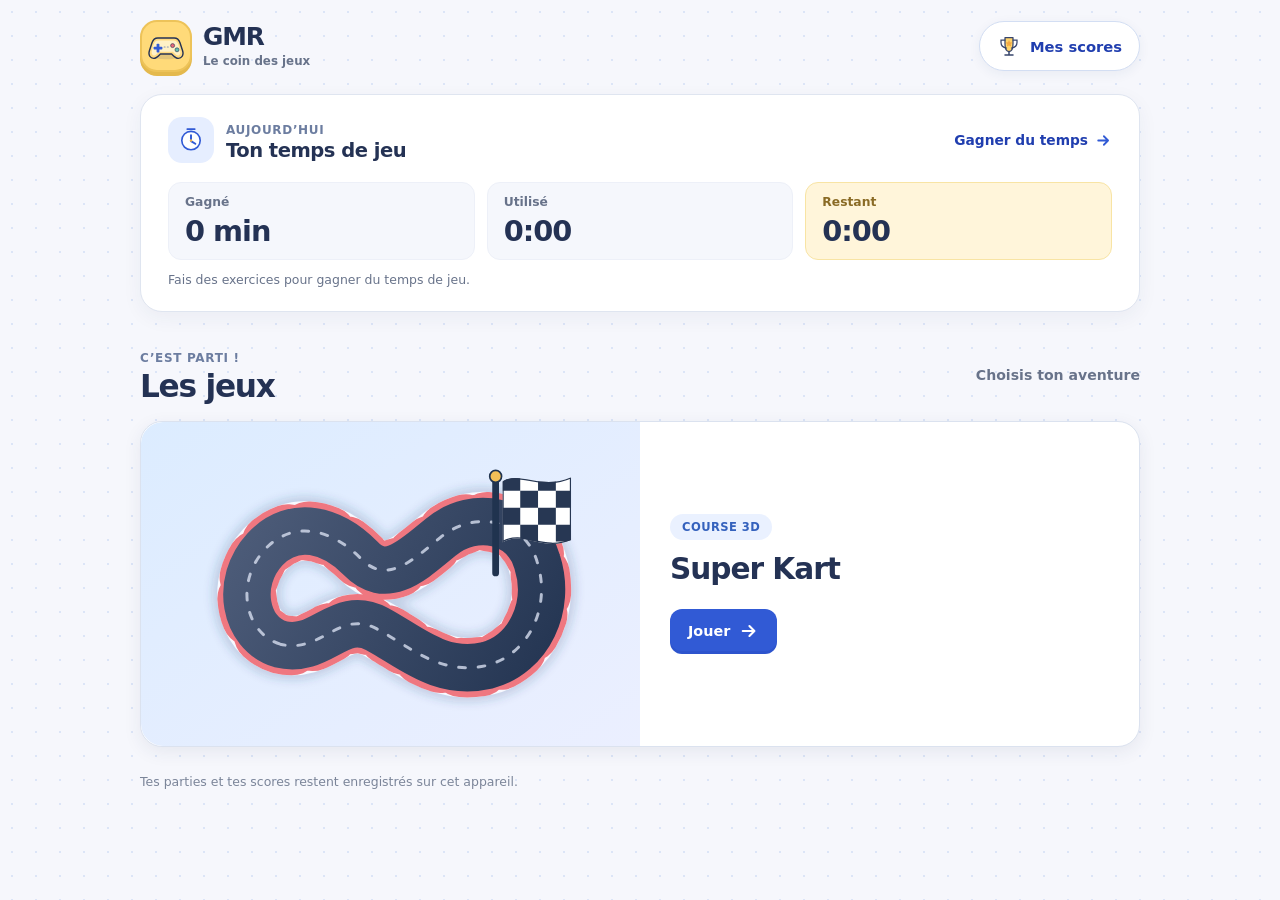
==== index.html @ d8d2f130 "Simplify GMR home, reorder daily time and draw circuit-only SVG" ====
<!doctype html>
<html lang="fr">
  <head>
    <meta charset="utf-8">
    <meta name="viewport" content="width=device-width, initial-scale=1">
    <meta name="theme-color" content="#f6f7fc">
    <meta name="description" content="GMR : des petits jeux amusants à découvrir sur téléphone, tablette et ordinateur.">
    <title>GMR — Jeux</title>
    <link rel="stylesheet" href="./shared/site.css?v=20261114b">
    <script defer src="./games/catalog.js?v=20261114b"></script>
    <script defer src="./shared/game-state.js"></script>
    <script defer src="./shared/play-time.js?v=20261114b"></script>
    <script defer src="./shared/home.js?v=20261114b"></script>
  </head>
  <body class="home-body">
    <main class="page home-page">
      <header class="home-topbar">
        <a class="home-brand" href="./" aria-label="GMR, accueil">
          <span class="home-brand-mark">
            <img src="./shared/themes/classic-play/assets/gamepad.svg" alt="" width="36" height="36">
          </span>
          <span class="home-brand-text"><strong>GMR</strong><small>Le coin des jeux</small></span>
        </a>
        <a class="home-scores-link" href="./scores.html">
          <img src="./shared/themes/classic-play/assets/trophy.svg" alt="" width="24" height="24">
          <span>Mes scores</span>
        </a>
      </header>

      <section class="gmr-daily-panel" aria-labelledby="gmr-daily-title">
        <div class="daily-heading">
          <div class="daily-heading-title">
            <span class="daily-icon"><img src="./shared/themes/classic-play/assets/clock.svg" alt="" width="26" height="26"></span>
            <div>
              <span class="daily-eyebrow">Aujourd’hui</span>
              <h2 id="gmr-daily-title">Ton temps de jeu</h2>
            </div>
          </div>
          <a class="daily-link" href="/xfr1/">
            <span>Gagner du temps</span>
            <img src="./shared/themes/classic-play/assets/arrow-right.svg" alt="" width="17" height="17">
          </a>
        </div>
        <div id="gmr-daily-summary" class="daily-summary" role="status" aria-live="polite"></div>
      </section>

      <section class="home-games" aria-labelledby="games-title">
        <div class="games-heading">
          <div>
            <span class="section-eyebrow">C’est parti !</span>
            <h2 id="games-title">Les jeux</h2>
          </div>
          <p>Choisis ton aventure</p>
        </div>
        <div id="game-grid" class="game-grid"></div>
        <p id="empty-games" class="empty-state" hidden>De nouveaux jeux arrivent bientôt !</p>
        <noscript>Active JavaScript pour afficher la liste des jeux.</noscript>
      </section>

      <footer class="site-footer">Tes parties et tes scores restent enregistrés sur cet appareil.</footer>
    </main>
  </body>
</html>
---- shared/site.css ----
/* Entrée stable du site : styles communs, puis thème de l'accueil.
 * Chaque jeu charge ensuite son propre CSS, sans dépendance au thème.
 */
@import url("./styles/base.css");
@import url("./styles/components.css");
@import url("./styles/home.css");
@import url("./styles/scores.css");
@import url("./styles/play-time.css");
@import url("./themes/classic-play/theme.css");
@import url("./themes/classic-play/home.css");
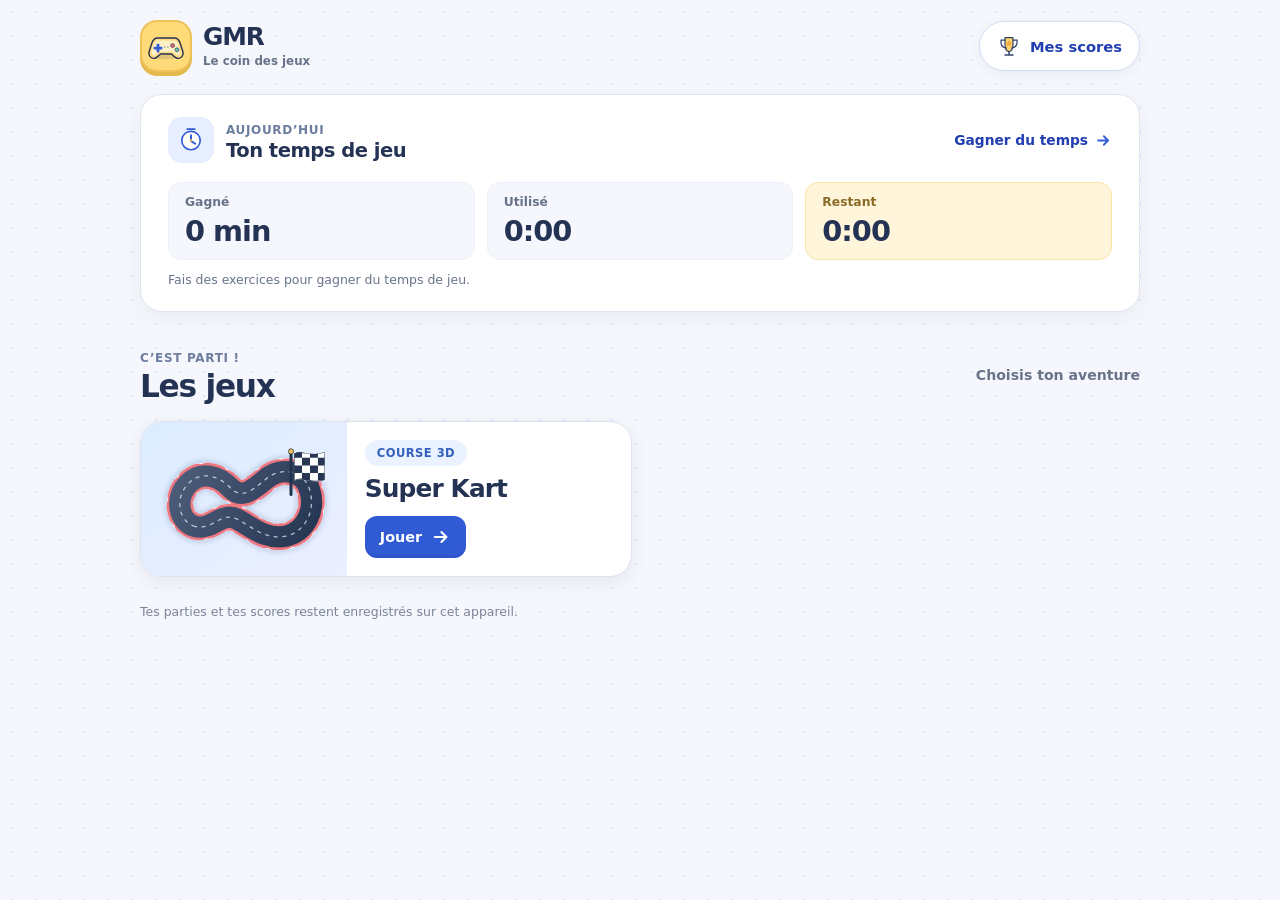
==== commit a98b48fe: "Make GMR game cards compact and horizontal at every screen size" ====
--- a/index.html
+++ b/index.html
@@ -6,7 +6,7 @@
     <meta name="theme-color" content="#f6f7fc">
     <meta name="description" content="GMR : des petits jeux amusants à découvrir sur téléphone, tablette et ordinateur.">
     <title>GMR — Jeux</title>
-    <link rel="stylesheet" href="./shared/site.css?v=20261114b">
+    <link rel="stylesheet" href="./shared/site.css?v=20261114c">
     <script defer src="./games/catalog.js?v=20261114b"></script>
     <script defer src="./shared/game-state.js"></script>
     <script defer src="./shared/play-time.js?v=20261114b"></script>
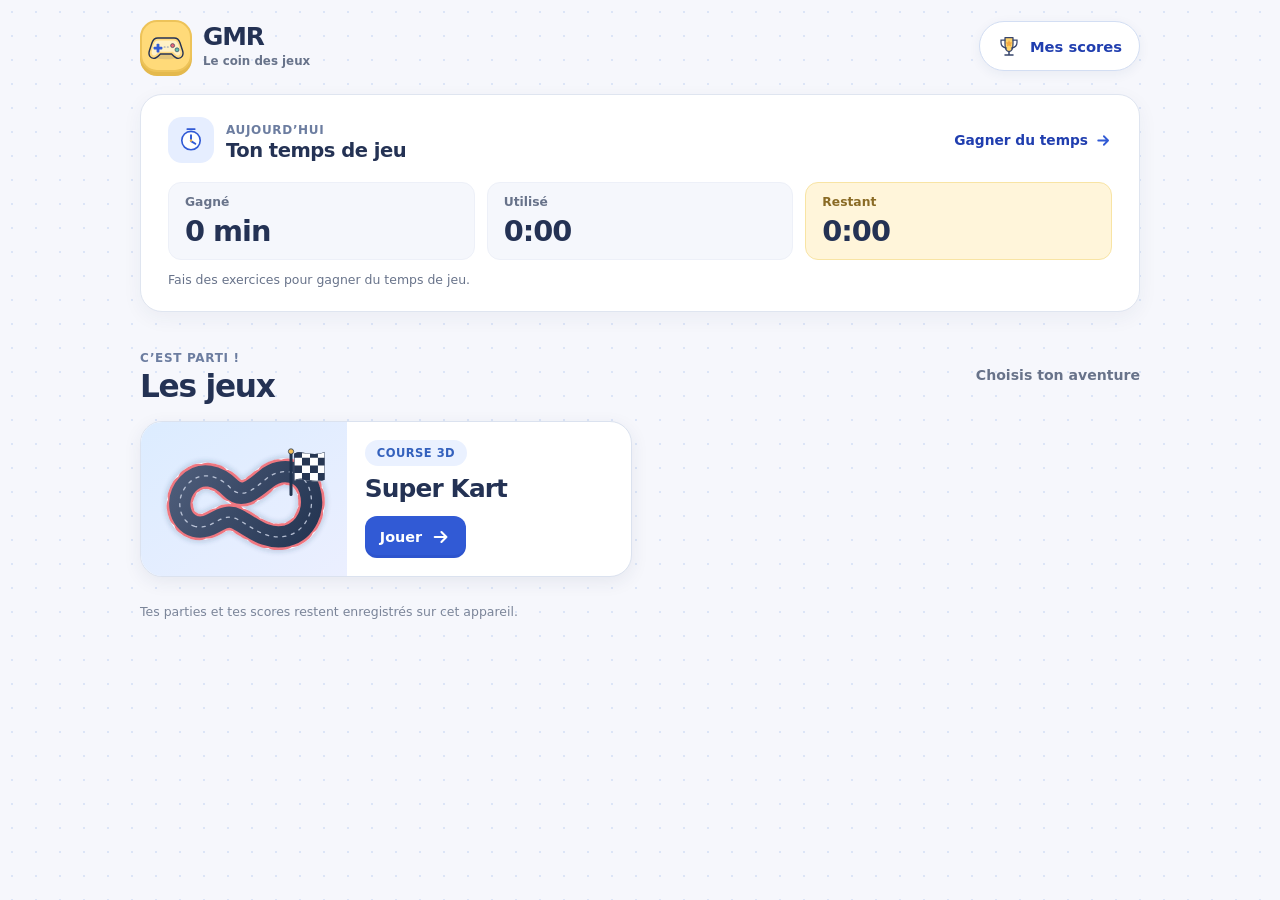
==== commit f1496904: "feat(gmr): launch fullscreen games from home and scores" ====
--- a/index.html
+++ b/index.html
@@ -11,6 +11,7 @@
     <script defer src="./shared/game-state.js"></script>
     <script defer src="./shared/play-time.js?v=20261114b"></script>
     <script defer src="./shared/home.js?v=20261114b"></script>
+    <script defer src="./shared/game-host.js?v=20261114i"></script>
   </head>
   <body class="home-body">
     <main class="page home-page">
--- a/shared/site.css
+++ b/shared/site.css
@@ -3,6 +3,7 @@
  */
 @import url("./styles/base.css");
 @import url("./styles/components.css");
+@import url("./styles/game-host.css");
 @import url("./styles/home.css");
 @import url("./styles/scores.css");
 @import url("./styles/play-time.css");
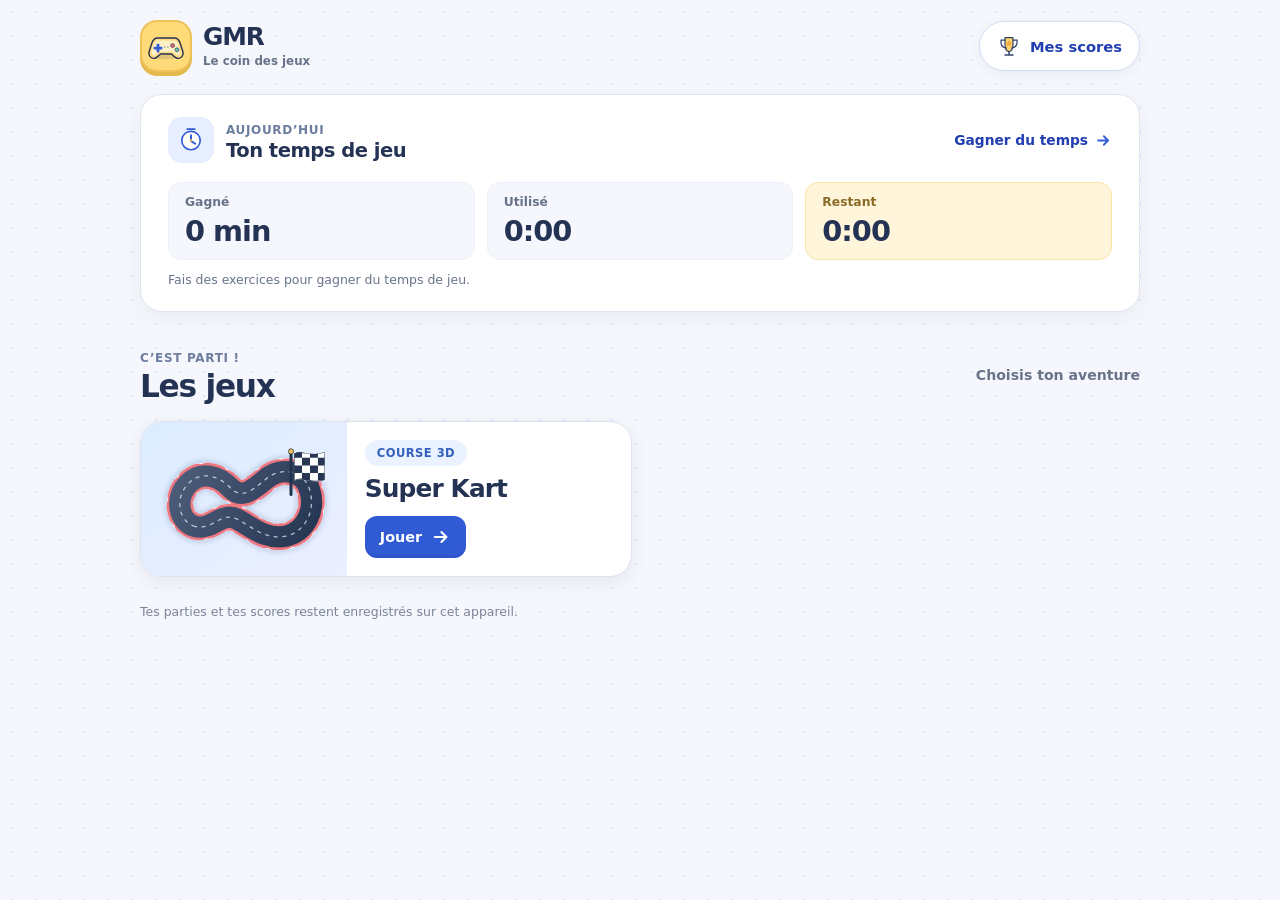
==== commit febc35e6: "fix(gmr): bust shared CSS cache for fullscreen launcher" ====
--- a/index.html
+++ b/index.html
@@ -6,7 +6,7 @@
     <meta name="theme-color" content="#f6f7fc">
     <meta name="description" content="GMR : des petits jeux amusants à découvrir sur téléphone, tablette et ordinateur.">
     <title>GMR — Jeux</title>
-    <link rel="stylesheet" href="./shared/site.css?v=20261114c">
+    <link rel="stylesheet" href="./shared/site.css?v=20261114i">
     <script defer src="./games/catalog.js?v=20261114b"></script>
     <script defer src="./shared/game-state.js"></script>
     <script defer src="./shared/play-time.js?v=20261114b"></script>
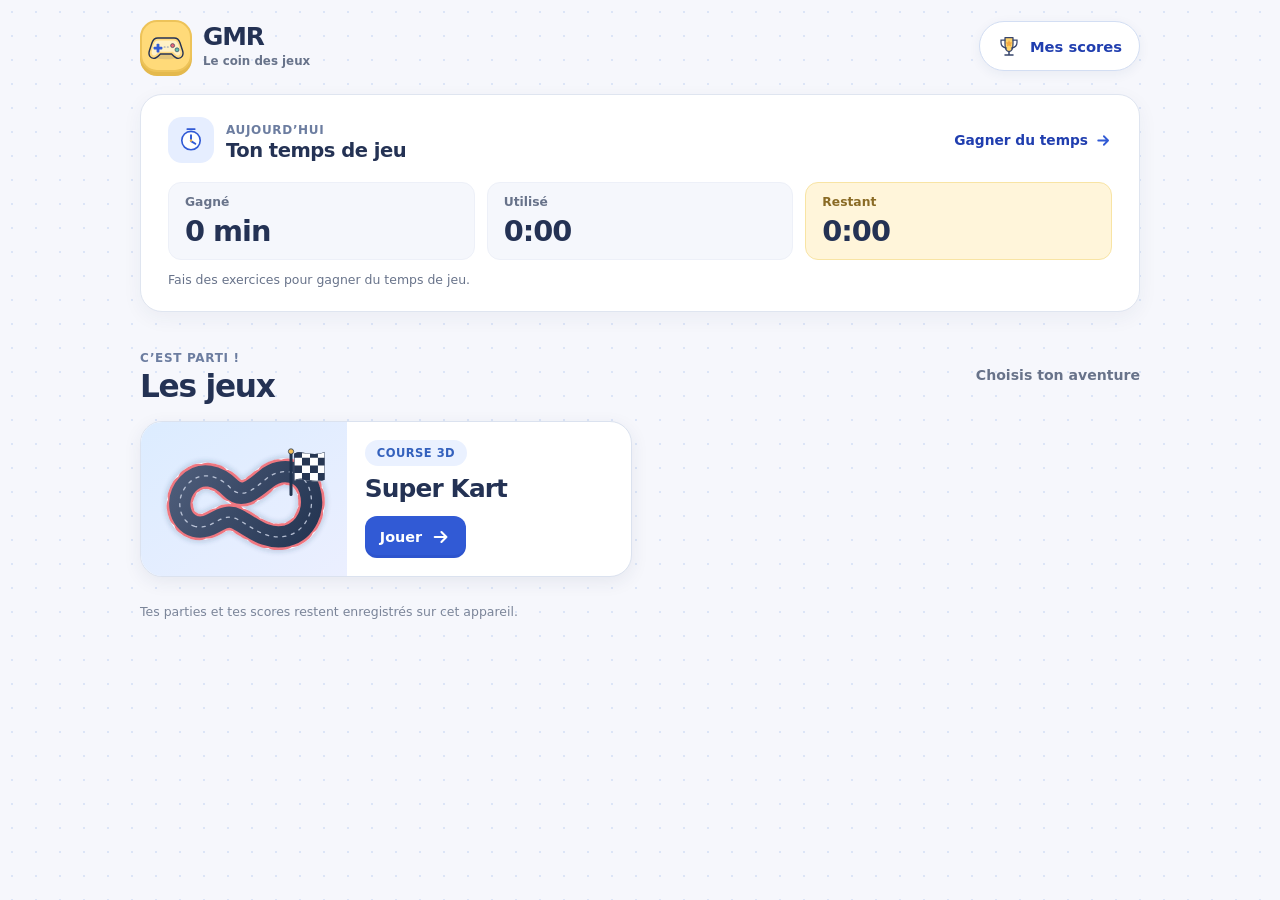
==== commit 77d6f17f: "fix(gmr): refresh fullscreen-enabled catalog for existing devices" ====
--- a/index.html
+++ b/index.html
@@ -7,7 +7,7 @@
     <meta name="description" content="GMR : des petits jeux amusants à découvrir sur téléphone, tablette et ordinateur.">
     <title>GMR — Jeux</title>
     <link rel="stylesheet" href="./shared/site.css?v=20261114i">
-    <script defer src="./games/catalog.js?v=20261114b"></script>
+    <script defer src="./games/catalog.js?v=20261114j"></script>
     <script defer src="./shared/game-state.js"></script>
     <script defer src="./shared/play-time.js?v=20261114b"></script>
     <script defer src="./shared/home.js?v=20261114b"></script>
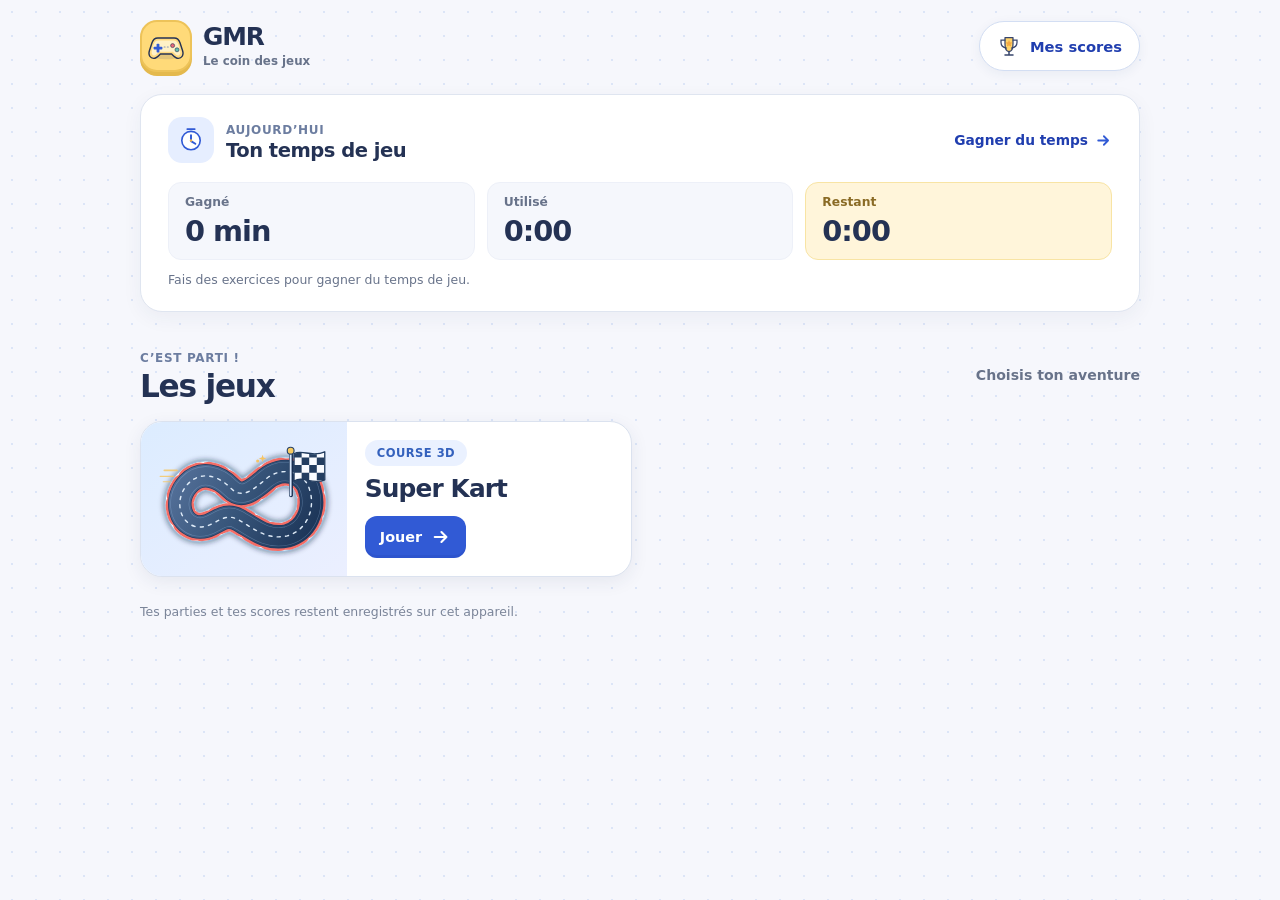
==== commit 47f665c0: "GMR: use the canonical Super Kart icon and fresh version across home and game" ====
--- a/index.html
+++ b/index.html
@@ -7,11 +7,11 @@
     <meta name="description" content="GMR : des petits jeux amusants à découvrir sur téléphone, tablette et ordinateur.">
     <title>GMR — Jeux</title>
     <link rel="stylesheet" href="./shared/site.css?v=20261114i">
-    <script defer src="./games/catalog.js?v=20261114j"></script>
+    <script defer src="./games/catalog.js?v=20261114t"></script>
     <script defer src="./shared/game-state.js"></script>
     <script defer src="./shared/play-time.js?v=20261114b"></script>
-    <script defer src="./shared/home.js?v=20261114b"></script>
-    <script defer src="./shared/game-host.js?v=20261114i"></script>
+    <script defer src="./shared/home.js?v=20261114-cache"></script>
+    <script defer src="./shared/game-host.js?v=20261114-cache"></script>
   </head>
   <body class="home-body">
     <main class="page home-page">
